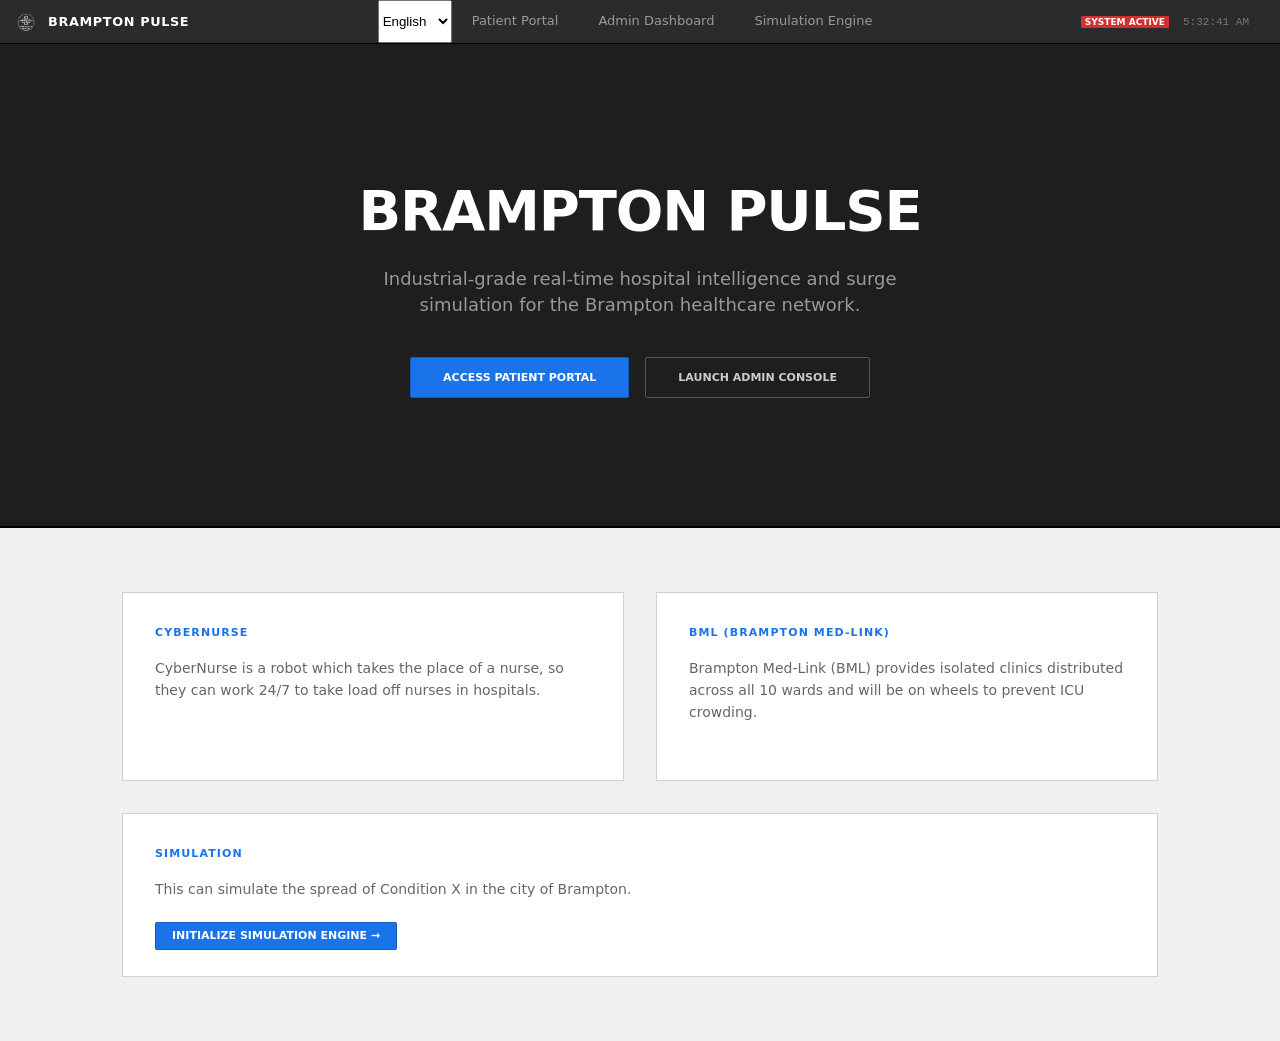
==== index.html @ 4d989469 "Add files via upload" ====
<!DOCTYPE html>
<html lang="en">

<head>
    <meta charset="UTF-8">
    <meta name="viewport" content="width=device-width, initial-scale=1.0">
    <title>Brampton Pulse | Industrial Health Intelligence</title>
    <link rel="stylesheet" href="styles.css">
</head>

<body>

    <!-- NAVBAR -->
    <nav class="navbar">
        <a href="index.html" class="nav-logo-link">
            <img src="logo.png" alt="Brampton Pulse Logo" class="nav-logo-img">
            <span class="nav-logo-text">Brampton Pulse</span>
        </a>
        <div class="nav-links">
            <select id="language-select" class="nav-lang">
                <option value="en">English</option>
                <option value="fr">Français</option>
                <option value="pa">ਪੰਜਾਬੀ</option>
                <option value="hi">हिन्दी</option>
            </select>
            <a href="patient.html" class="nav-link" data-i18n="navHome">Patient Portal</a>
            <a href="admin.html" class="nav-link" data-i18n="navAdmin">Admin Dashboard</a>
            <a href="simulation.html" class="nav-link" data-i18n="navSim">Simulation Engine</a>
        </div>
        <div class="nav-auth">
            <span class="live-badge">SYSTEM ACTIVE</span>

            <span id="header-time">00:00:00</span>
        </div>
    </nav>

    <!-- HERO BANNER -->
    <div class="hero-banner">
        <h1 class="hero-title">Brampton Pulse</h1>
        <p class="hero-sub">Industrial-grade real-time hospital intelligence and surge simulation for the Brampton
            healthcare network.</p>

        <div style="display: flex; justify-content: center; gap: 1rem;">
            <a href="patient.html" class="button" style="padding: 0.75rem 2rem;">Access Patient Portal</a>
            <a href="admin.html" class="button button-outline" style="padding: 0.75rem 2rem;">Launch Admin Console</a>
        </div>
    </div>

    <!-- MAIN SPECS SECTION -->
    <div class="content-section fade-in">
        <div class="landing-grid">

            <div class="landing-card">
                <h3>CyberNurse</h3>
                <p style="font-size: 0.875rem; color: var(--text-muted); margin-bottom: 1.5rem; line-height: 1.6;">
                    CyberNurse is a robot which takes the place of a nurse, so they can work 24/7 to take load off
                    nurses in hospitals.
                </p>
            </div>

            <div class="landing-card">
                <h3>BML (Brampton Med-Link)</h3>
                <p style="font-size: 0.875rem; color: var(--text-muted); margin-bottom: 1.5rem; line-height: 1.6;">
                    Brampton Med-Link (BML) provides isolated clinics distributed across all 10 wards and will be on
                    wheels to prevent ICU crowding.
                </p>
            </div>

        </div>

        <div class="landing-card" style="margin-top: 2rem;">
            <h3>Simulation</h3>
            <p style="font-size: 0.875rem; line-height: 1.8; color: var(--text-muted);">
                This can simulate the spread of Condition X in the city of Brampton.
            </p>
            <div style="margin-top: 1.5rem;">
                <a href="simulation.html" class="button">Initialize Simulation Engine →</a>
            </div>
        </div>
    </div>

    <script src="app.js"></script>
</body>

</html>
---- styles.css ----
:root {
    /* Fusion 360 - Refined Industrial Palette */
    --primary: #1a73e8;
    --primary-hover: #1557b0;
    --primary-light: rgba(26, 115, 232, 0.1);
    
    --success: #2e7d32;
    --success-bg: #e8f5e9;
    --warning: #f57c00;
    --warning-bg: #fff3e0;
    --danger: #d32f2f;
    --danger-bg: #ffebee;
    
    --bg-main: #f0f0f0;
    --bg-side: #ffffff;
    --bg-dark: #2b2b2b;
    --bg-toolbar: #3c3c3c;
    --text-main: #333333;
    --text-muted: #666666;
    --text-light: #ffffff;
    --border: #d1d1d1;
    
    --radius-sm: 2px;
    --radius-md: 4px;
    --font-main: 'Inter', system-ui, sans-serif;
    --font-mono: 'Roboto Mono', monospace;
}

@import url('https://fonts.googleapis.com/css2?family=Inter:wght@400;500;600;700&family=Roboto+Mono:wght@500;700&display=swap');

* {
    margin: 0;
    padding: 0;
    box-sizing: border-box;
}

body {
    font-family: var(--font-main);
    background-color: var(--bg-main);
    color: var(--text-main);
    font-size: 13px; /* Smaller base size for Fusion look */
    line-height: 1.4;
    overflow: hidden;
}

/* NAVBAR - Fusion Toolbar */
.navbar {
    height: 44px;
    background: var(--bg-dark);
    color: var(--text-light);
    display: flex;
    align-items: center;
    justify-content: space-between;
    padding: 0 1rem;
    border-bottom: 1px solid #000;
}

.nav-logo-link {
    display: flex;
    align-items: center;
    gap: 0.75rem;
    text-decoration: none;
    color: inherit;
}

.nav-logo-img {
    height: 20px;
    filter: brightness(0) invert(1);
}

.nav-logo-text {
    font-weight: 700;
    font-size: 0.8rem;
    text-transform: uppercase;
    letter-spacing: 0.05em;
}

.nav-links {
    display: flex;
    height: 100%;
}

.nav-link {
    text-decoration: none;
    color: #999;
    padding: 0 1.25rem;
    height: 100%;
    display: flex;
    align-items: center;
    font-weight: 500;
    transition: 0.1s;
}

.nav-link:hover {
    color: white;
    background: rgba(255,255,255,0.05);
}

.nav-link-active {
    color: white;
    background: var(--bg-toolbar);
    box-shadow: inset 0 -2px 0 var(--primary);
}

/* BUTTONS */
.button {
    background: var(--primary);
    color: white;
    border: 1px solid rgba(0,0,0,0.2);
    padding: 0.4rem 1rem;
    font-size: 11px;
    font-weight: 700;
    text-transform: uppercase;
    border-radius: var(--radius-sm);
    cursor: pointer;
    text-decoration: none;
}

.button:hover {
    background: var(--primary-hover);
}

.button-outline {
    background: transparent;
    border: 1px solid #555;
    color: #ccc;
}

.button-outline:hover {
    background: #444;
    color: white;
}

/* DASHBOARD GRID */
.dashboard-grid {
    display: grid;
    grid-template-columns: 280px 1fr 300px;
    height: calc(100vh - 44px - 70px);
    background: var(--border);
    gap: 1px;
}

.col {
    background: var(--bg-side);
    display: flex;
    flex-direction: column;
    overflow: hidden;
}

.scroll-col {
    overflow-y: auto;
}

/* CARDS / PANELS */
.card {
    padding: 1rem;
    border-bottom: 1px solid var(--border);
}

.card h3 {
    font-size: 10px;
    text-transform: uppercase;
    color: var(--text-muted);
    font-weight: 800;
    margin-bottom: 1rem;
    letter-spacing: 0.05em;
}

/* WARD LIST */
.ward-item {
    padding: 0.75rem 1rem;
    border-bottom: 1px solid #f0f0f0;
    display: grid;
    grid-template-columns: 1fr 40px;
    align-items: center;
    cursor: pointer;
}

.ward-item:hover {
    background: #f8f8f8;
}

.ward-item.selected {
    background: #f0f7ff;
    box-shadow: inset 4px 0 0 var(--primary);
}

.ward-info .name {
    font-weight: 600;
    font-size: 13px;
}

.ward-info .stats {
    font-size: 10px;
    color: #888;
    font-family: var(--font-mono);
}

.ward-val {
    font-family: var(--font-mono);
    font-weight: 700;
    text-align: right;
    color: var(--primary);
}

/* CENTER VIEWPORT */
.center-header {
    background: var(--success-bg);
    color: var(--success);
    padding: 0.75rem 1rem;
    font-weight: 600;
    font-size: 12px;
    border-bottom: 1px solid var(--border);
}

.center-map-area {
    flex: 1;
    background: #e5e5e5;
    position: relative;
    overflow: hidden;
}

.map-grid {
    width: 100%;
    height: 100%;
    background-image: 
        radial-gradient(circle, #ccc 1px, transparent 1px),
        linear-gradient(to right, #ddd 1px, transparent 1px),
        linear-gradient(to bottom, #ddd 1px, transparent 1px);
    background-size: 30px 30px;
    position: relative;
}

.map-block {
    position: absolute;
    width: 80px;
    height: 80px;
    background: #fff;
    border: 1px solid #999;
    display: flex;
    flex-direction: column;
    align-items: center;
    justify-content: center;
    padding: 0.5rem;
    box-shadow: 2px 2px 0 rgba(0,0,0,0.05);
    cursor: pointer;
}

.map-block:hover {
    border-color: var(--primary);
    z-index: 10;
}

.map-block.selected {
    border-color: var(--primary);
    outline: 2px solid var(--primary);
    background: #fff;
}

.map-block span {
    font-size: 9px;
    text-transform: uppercase;
    font-weight: 700;
    color: #777;
    text-align: center;
    line-height: 1.1;
}

.map-block strong {
    font-family: var(--font-mono);
    font-size: 16px;
    margin-top: 4px;
}

/* Ward Coordinates */
#block-castlemore   { top: 10%; right: 15%; }
#block-northpark    { top: 15%; left: 40%; }
#block-bramalea     { top: 50%; right: 10%; }
#block-springdale   { top: 25%; left: 30%; }
#block-downtown     { top: 65%; left: 45%; }
#block-fletchers    { top: 75%; left: 15%; }
#block-heartlake    { top: 10%; left: 15%; }
#block-bramptonwest { top: 45%; left: 5%; }
#block-bramptoneast { top: 80%; right: 20%; }
#block-goremeadows  { top: 35%; right: 30%; }

/* BOTTOM STRIP */
.bottom-strip {
    height: 70px;
    background: #333;
    display: grid;
    grid-template-columns: repeat(4, 1fr);
    border-top: 1px solid #000;
}

.metric-box {
    border-right: 1px solid #444;
    padding: 0.75rem 1.25rem;
    display: flex;
    flex-direction: column;
    justify-content: center;
}

.metric-label {
    font-size: 9px;
    text-transform: uppercase;
    color: #999;
    font-weight: 700;
    margin-bottom: 2px;
}

.metric-value {
    font-family: var(--font-mono);
    font-size: 18px;
    font-weight: 700;
    color: white;
}

.metric-sub {
    font-size: 9px;
    color: #666;
}

/* MISC */
.live-badge {
    background: #d32f2f;
    color: white;
    font-size: 9px;
    font-weight: 800;
    padding: 1px 4px;
    margin-right: 10px;
    border-radius: 1px;
}

#header-time {
    font-family: var(--font-mono);
    font-size: 11px;
    color: #777;
    margin-right: 15px;
}

.progress-row {
    margin-bottom: 1rem;
}

.progress-row label {
    display: flex;
    justify-content: space-between;
    font-size: 11px;
    font-weight: 600;
    margin-bottom: 4px;
}

.bar-bg {
    height: 8px;
    background: #eee;
    border: 1px solid #ddd;
}

.bar-fill {
    height: 100%;
}

.admin-table {
    width: 100%;
    border-collapse: collapse;
}

.admin-table th {
    text-align: left;
    font-size: 10px;
    text-transform: uppercase;
    color: #888;
    padding: 8px;
    border-bottom: 2px solid #eee;
}

.admin-table td {
    padding: 8px;
    border-bottom: 1px solid #f5f5f5;
    font-size: 12px;
}

/* Modals */
#region-detail-card {
    background: white;
    border: 1px solid #000;
    box-shadow: 10px 10px 0 rgba(0,0,0,0.1);
}

.fade-in {
    animation: fadeIn 0.2s ease-out;
}

@keyframes fadeIn {
    from { opacity: 0; }
    to { opacity: 1; }
}

/* LANDING PAGE STYLES */
.hero-banner {
    padding: 8rem 2rem;
    background: #1e1e1e;
    color: white;
    text-align: center;
    border-bottom: 2px solid #000;
}

.hero-title {
    font-size: 3.5rem;
    font-weight: 800;
    text-transform: uppercase;
    letter-spacing: -0.02em;
    margin-bottom: 1rem;
}

.hero-sub {
    font-size: 1.125rem;
    color: #999;
    max-width: 600px;
    margin: 0 auto 2.5rem auto;
}

.content-section {
    max-width: 1100px;
    margin: 4rem auto;
    padding: 0 2rem;
}

.landing-grid {
    display: grid;
    grid-template-columns: repeat(auto-fit, minmax(320px, 1fr));
    gap: 2rem;
}

.landing-card {
    background: white;
    border: 1px solid var(--border);
    padding: 2rem;
}

.landing-card h3 {
    font-size: 11px;
    text-transform: uppercase;
    color: var(--primary);
    letter-spacing: 0.1em;
    margin-bottom: 1rem;
}
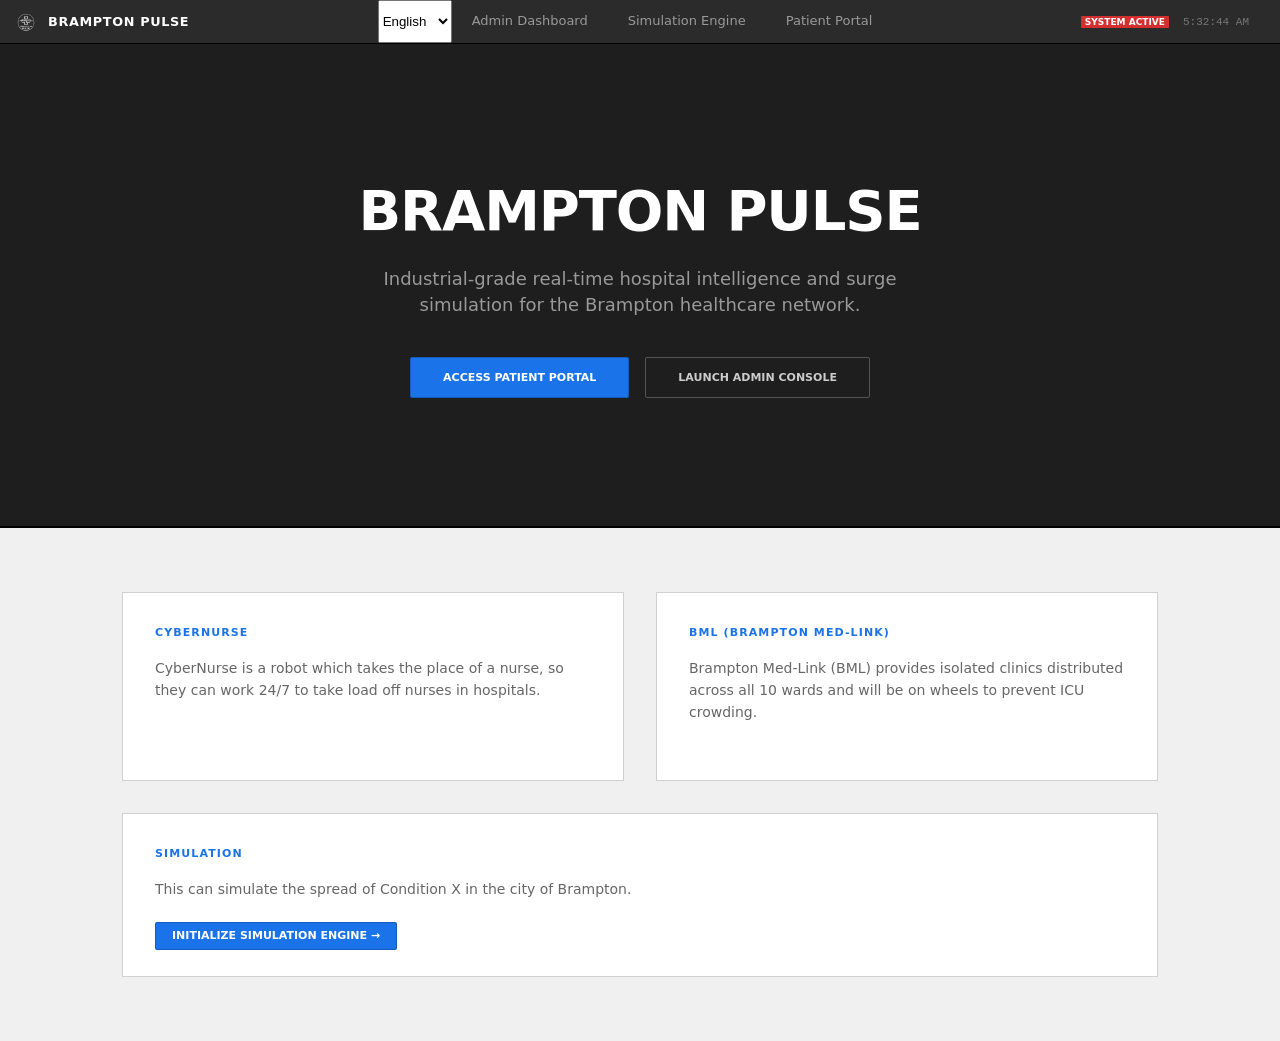
==== commit b750a86c: "Update index.html" ====
--- a/index.html
+++ b/index.html
@@ -23,9 +23,9 @@
                 <option value="pa">ਪੰਜਾਬੀ</option>
                 <option value="hi">हिन्दी</option>
             </select>
-            <a href="patient.html" class="nav-link" data-i18n="navHome">Patient Portal</a>
             <a href="admin.html" class="nav-link" data-i18n="navAdmin">Admin Dashboard</a>
             <a href="simulation.html" class="nav-link" data-i18n="navSim">Simulation Engine</a>
+            <a href="patient.html" class="nav-link" data-i18n="navHome">Patient Portal</a>
         </div>
         <div class="nav-auth">
             <span class="live-badge">SYSTEM ACTIVE</span>
@@ -82,4 +82,4 @@
     <script src="app.js"></script>
 </body>
 
-</html>+</html>
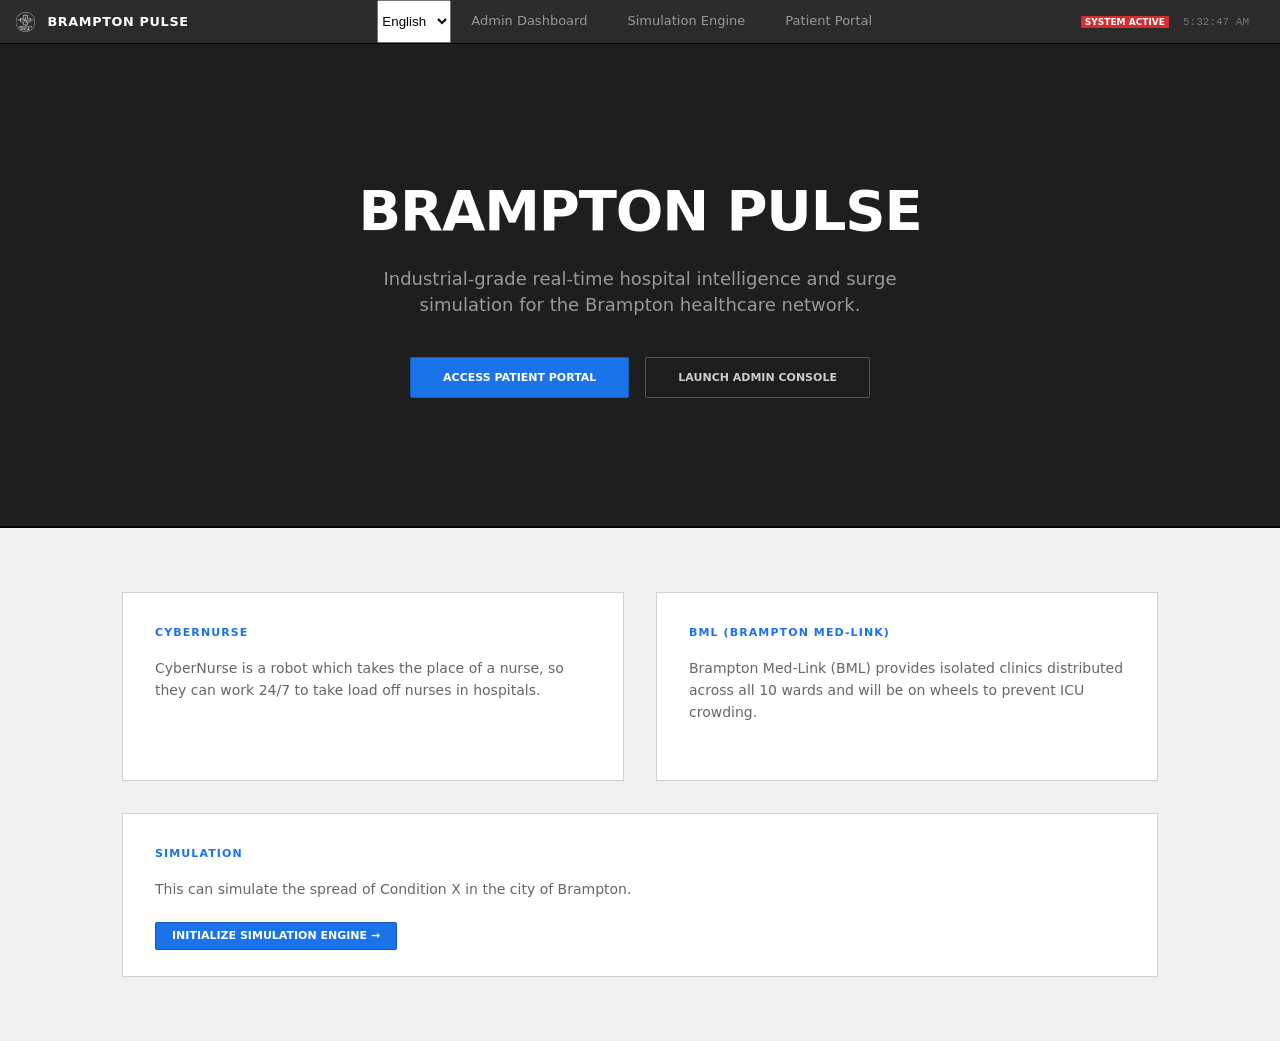
==== commit a51229c8: "Update index.html" ====
--- a/index.html
+++ b/index.html
@@ -4,7 +4,7 @@
 <head>
     <meta charset="UTF-8">
     <meta name="viewport" content="width=device-width, initial-scale=1.0">
-    <title>Brampton Pulse | Industrial Health Intelligence</title>
+    <title>Brampton Pulse</title>
     <link rel="stylesheet" href="styles.css">
 </head>
 
--- a/styles.css
+++ b/styles.css
@@ -445,4 +445,4 @@
     color: var(--primary);
     letter-spacing: 0.1em;
     margin-bottom: 1rem;
-}+}
